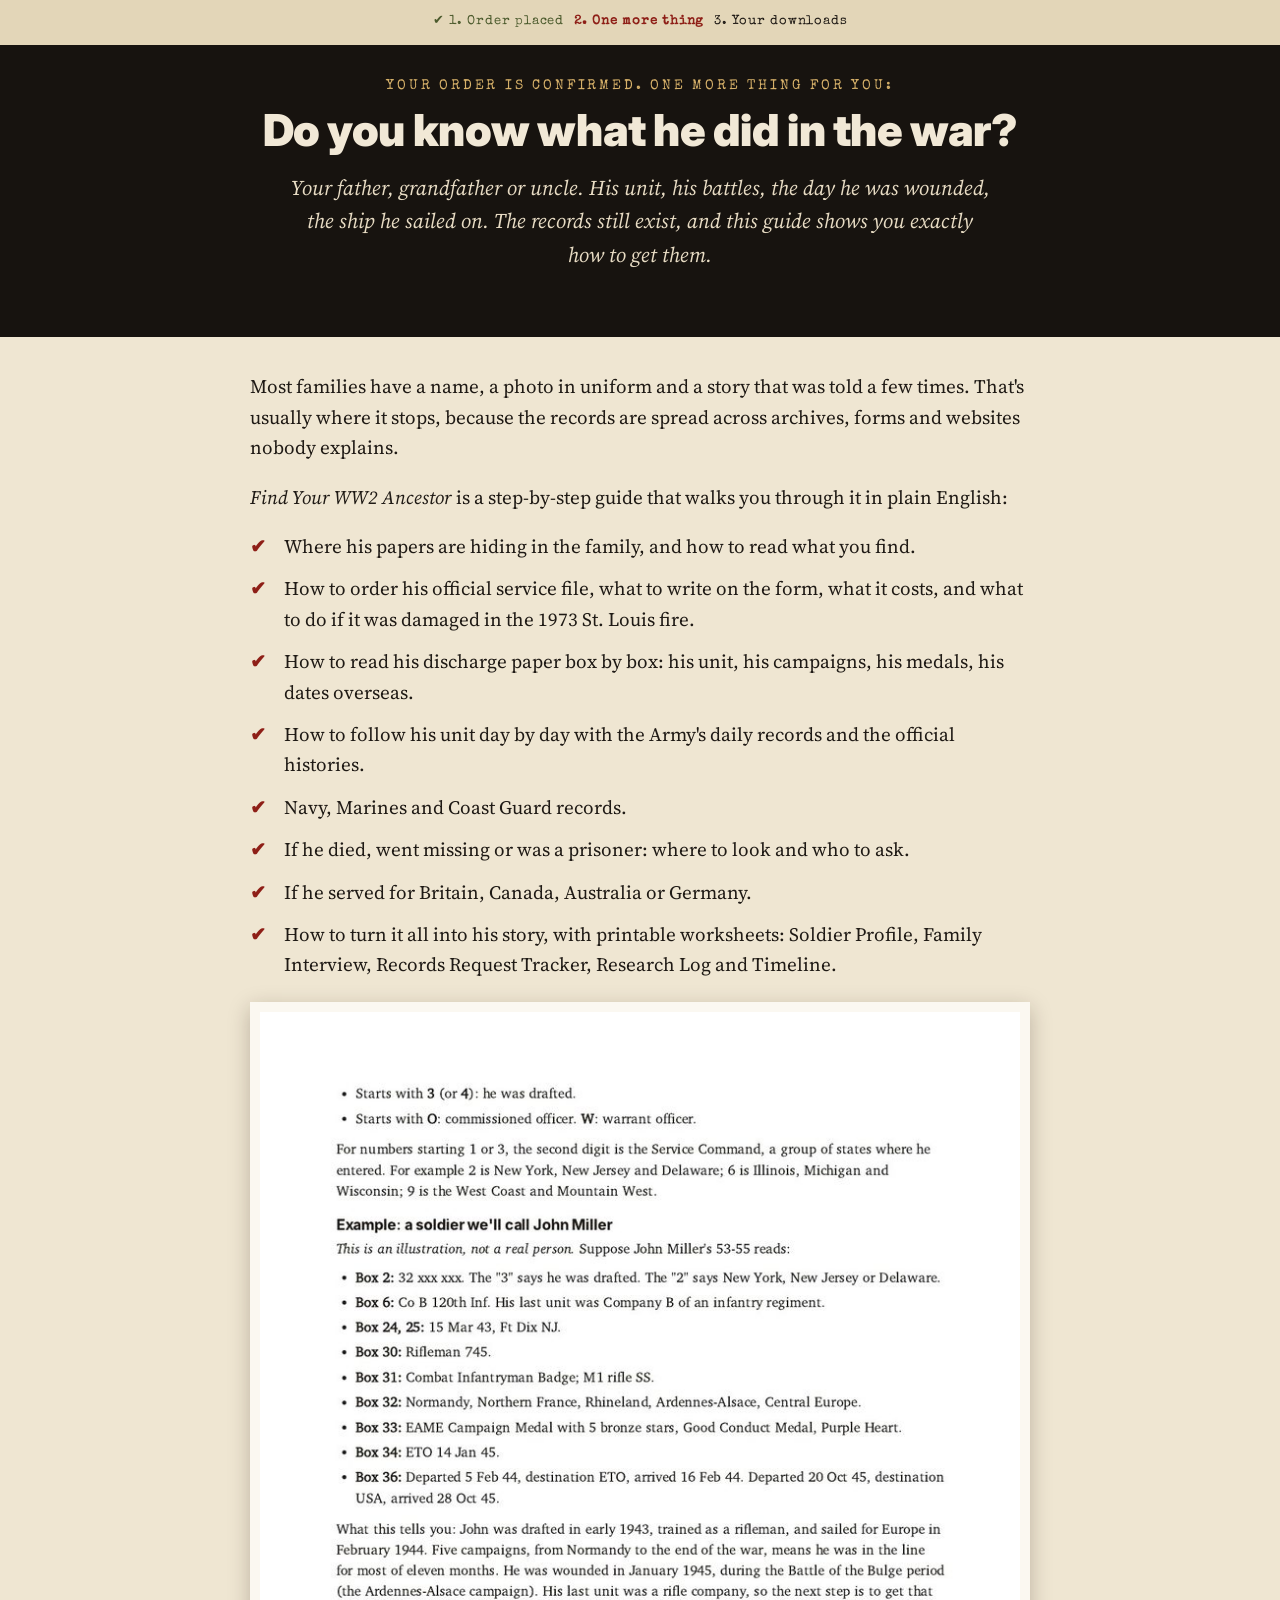
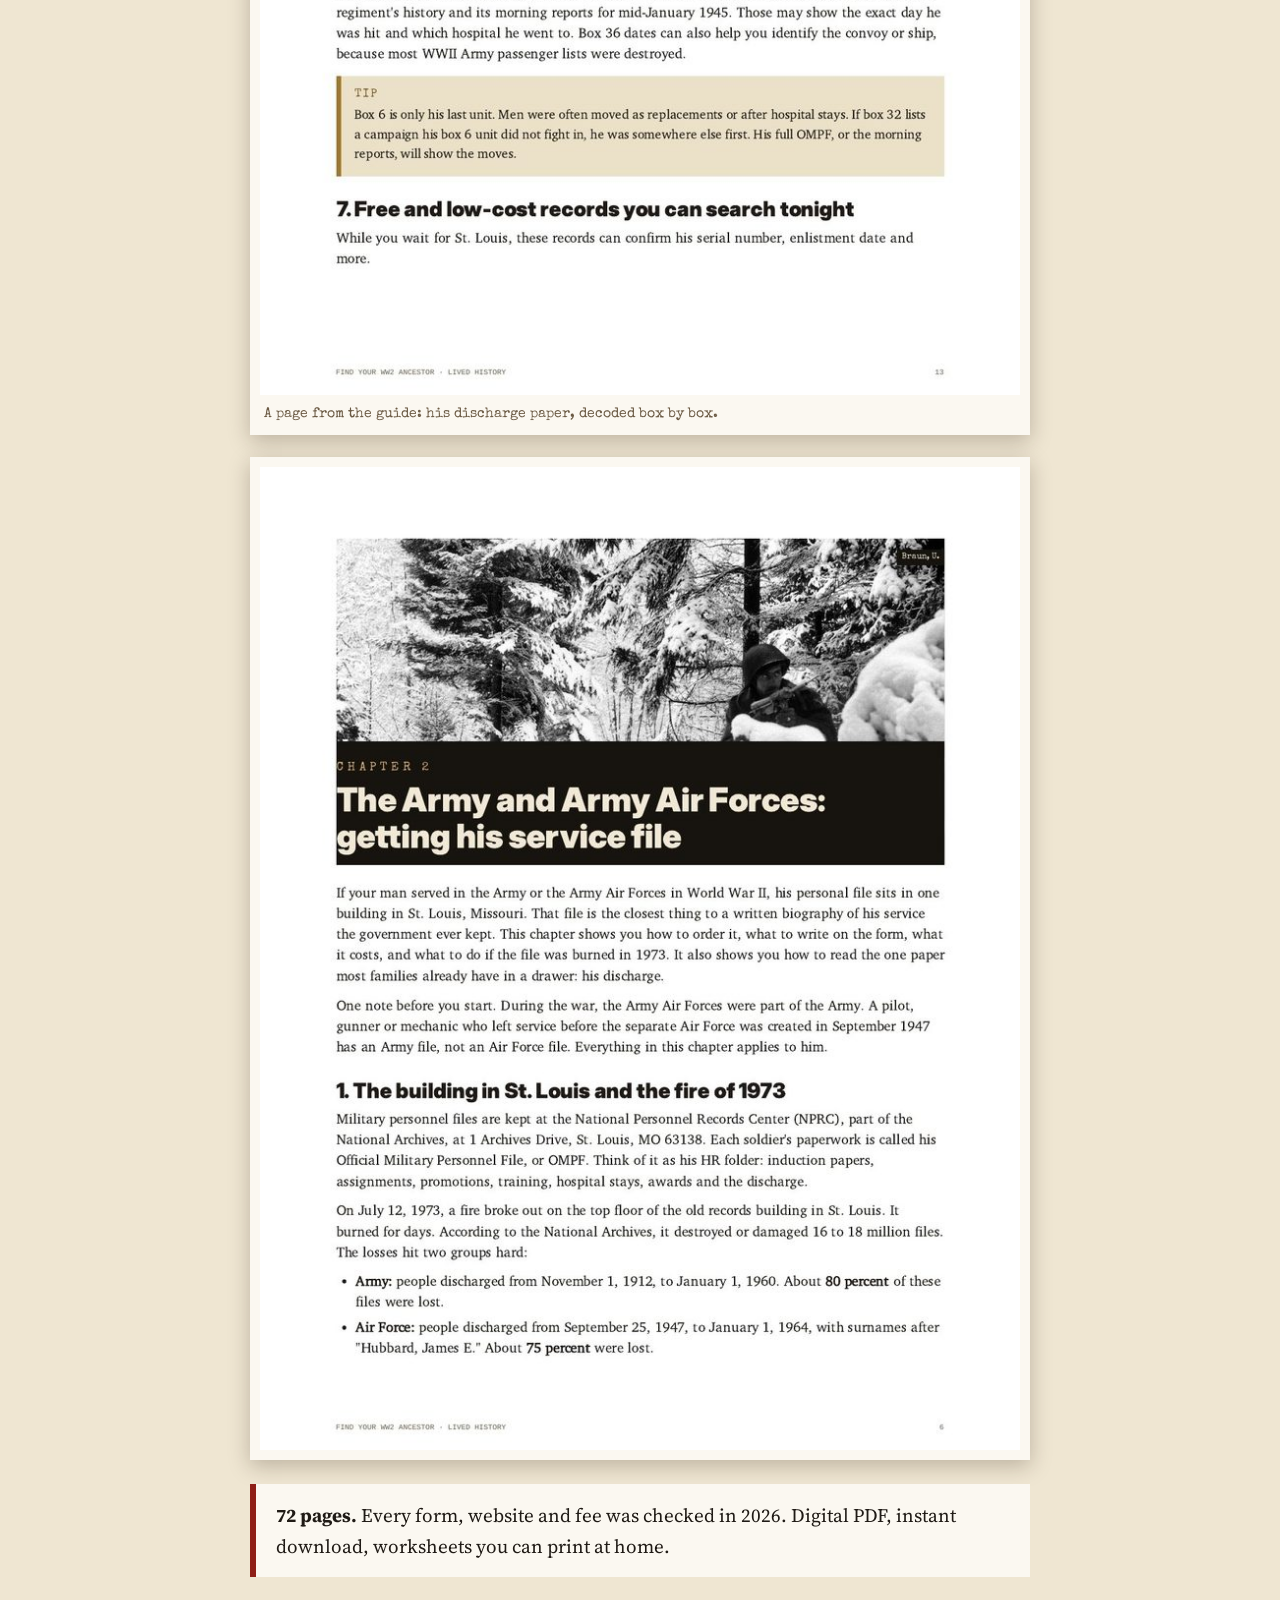
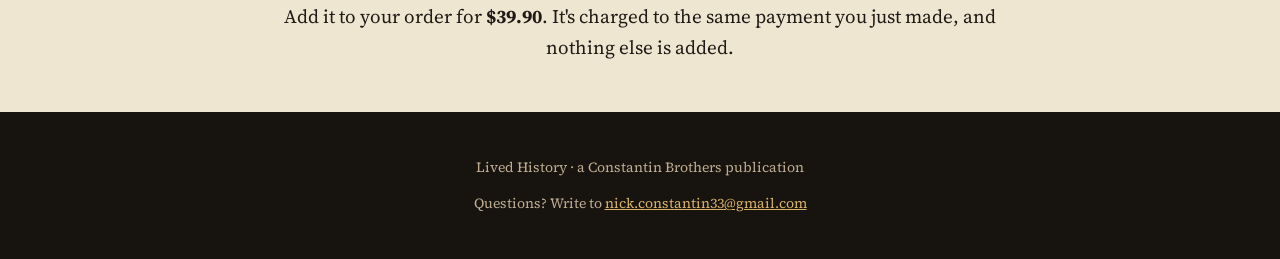
==== ancestor-guide.html @ c4c6bfc3 "Add files via upload" ====
<!doctype html>
<html lang="en">
<head>
<meta charset="utf-8">
<meta name="viewport" content="width=device-width,initial-scale=1">
<title>One more thing for you | Lived History</title>
<meta name="robots" content="noindex">
<link rel="preconnect" href="https://fonts.googleapis.com"><link rel="preconnect" href="https://fonts.gstatic.com" crossorigin>
<link href="https://fonts.googleapis.com/css2?family=Inter:wght@800;900&family=Source+Serif+4:ital,wght@0,400;0,700;1,400&family=Special+Elite&display=swap" rel="stylesheet">
<link rel="stylesheet" href="style.css">
</head>
<body>
<div class="steps"><span class="done">✔ 1. Order placed</span><span class="now">2. One more thing</span><span>3. Your downloads</span></div>
<header class="hero">
  <div class="wrap">
    <div class="kicker">YOUR ORDER IS CONFIRMED. ONE MORE THING FOR YOU:</div>
    <h1>Do you know what he did in the war?</h1>
    <p class="sub">Your father, grandfather or uncle. His unit, his battles, the day he was wounded, the ship he sailed on. The records still exist, and this guide shows you exactly how to get them.</p>
  </div>
</header>

<main class="wrap">
  <p style="margin-top:34px">Most families have a name, a photo in uniform and a story that was told a few times. That's usually where it stops, because the records are spread across archives, forms and websites nobody explains.</p>
  <p><i>Find Your WW2 Ancestor</i> is a step-by-step guide that walks you through it in plain English:</p>
  <ul class="list">
    <li>Where his papers are hiding in the family, and how to read what you find.</li>
    <li>How to order his official service file, what to write on the form, what it costs, and what to do if it was damaged in the 1973 St. Louis fire.</li>
    <li>How to read his discharge paper box by box: his unit, his campaigns, his medals, his dates overseas.</li>
    <li>How to follow his unit day by day with the Army's daily records and the official histories.</li>
    <li>Navy, Marines and Coast Guard records.</li>
    <li>If he died, went missing or was a prisoner: where to look and who to ask.</li>
    <li>If he served for Britain, Canada, Australia or Germany.</li>
    <li>How to turn it all into his story, with printable worksheets: Soldier Profile, Family Interview, Records Request Tracker, Research Log and Timeline.</li>
  </ul>
  <div class="shot"><img src="img/guide-decoder.jpg" alt="Page from the guide: reading a discharge paper box by box" loading="lazy" width="1400" height="1082"><p>A page from the guide: his discharge paper, decoded box by box.</p></div>
  <div class="shot"><img src="img/guide-chapter.jpg" alt="A chapter opener from the guide" loading="lazy" width="1400" height="1082"></div>

  <div class="box"><b>72 pages.</b> Every form, website and fee was checked in 2026. Digital PDF, instant download, worksheets you can print at home.</div>

  <div class="center">
    <p>Add it to your order for <b>$39.90</b>. It's charged to the same payment you just made, and nothing else is added.</p>
  </div>
  <div id="hotmart-sales-funnel"></div>
</main>

<footer>
  <div class="wrap">
    <p>Lived History · a Constantin Brothers publication</p>
    <p>Questions? Write to <a href="mailto:nick.constantin33@gmail.com">nick.constantin33@gmail.com</a></p>
  </div>
</footer>
<script src="https://checkout.hotmart.com/lib/hotmart-checkout-elements.js"></script>
<script>checkoutElements.init('salesFunnel').mount('#hotmart-sales-funnel');</script>
</body>
</html>
---- style.css ----
*{box-sizing:border-box}
body{margin:0;background:#efe6d2;color:#1f1a15;font-family:'Source Serif 4',Georgia,serif;font-size:19px;line-height:1.6}
img{max-width:100%;height:auto;display:block}
a{color:#8e1f17}
.wrap{max-width:820px;margin:0 auto;padding:0 20px}
.top{background:#17130f;color:#f1e8d6;padding:14px 0;text-align:center;font-family:'Special Elite',monospace;letter-spacing:.2em;font-size:13px;color:#d8b26a}
header.hero{background:#17130f;color:#f1e8d6;padding:30px 0 40px;text-align:center}
.kicker{font-family:'Special Elite',monospace;letter-spacing:.2em;font-size:14px;color:#d8b26a;margin-bottom:10px}
h1{font-family:'Inter',sans-serif;font-weight:900;font-size:44px;line-height:1.08;margin:0 0 16px;letter-spacing:-.01em}
h2{font-family:'Inter',sans-serif;font-weight:900;font-size:30px;line-height:1.15;margin:46px 0 14px}
h3{font-family:'Inter',sans-serif;font-weight:800;font-size:22px;margin:0 0 6px}
.sub{font-size:21px;font-style:italic;color:#e8dcc4;max-width:700px;margin:0 auto 26px}
header.hero img{margin:0 auto;border-radius:4px}
.btn{display:inline-block;background:#9e2418;color:#fff;text-decoration:none;font-family:'Inter',sans-serif;font-weight:800;font-size:22px;padding:18px 34px;border-radius:6px;margin:22px 0 6px;box-shadow:0 4px 0 #6b170f}
.btn:hover{background:#b02a1c}
.small{font-size:15px;color:#6b5a44}
header.hero .small{color:#bfae92}
.list{padding-left:0;list-style:none}
.list li{padding-left:34px;position:relative;margin-bottom:12px}
.list li:before{content:"✔";position:absolute;left:0;top:0;color:#8e1f17;font-weight:700}
.shot{background:#fbf8f1;padding:10px;margin:22px 0;box-shadow:0 6px 20px rgba(40,25,10,.25)}
.shot p{font-size:14px;color:#6b5a44;margin:8px 4px 0;font-family:'Special Elite',monospace}
.chapters{columns:2;column-gap:30px;font-size:17px}
.chapters li{margin-bottom:6px}
.box{background:#fbf8f1;border-left:6px solid #8e1f17;padding:16px 20px;margin:24px 0}
.price{font-family:'Inter',sans-serif;font-weight:900;font-size:46px;color:#1f1a15;margin:6px 0}
.center{text-align:center}
.faq b{display:block;margin-top:18px}
.addons{display:flex;gap:20px;flex-wrap:wrap}
.addons div{flex:1 1 300px;background:#fbf8f1;padding:14px}
footer{background:#17130f;color:#bfae92;font-size:14px;padding:30px 0;margin-top:50px;text-align:center}
footer a{color:#d8b26a}
.steps{display:flex;justify-content:center;gap:10px;font-family:'Special Elite',monospace;font-size:13px;letter-spacing:.06em;padding:12px 0;background:#e3d6b8;flex-wrap:wrap}
.steps .done{color:#4b5a2c}.steps .now{color:#8e1f17;font-weight:700}
#hotmart-sales-funnel iframe{width:100%;min-height:470px}
@media(max-width:600px){h1{font-size:32px}h2{font-size:25px}.chapters{columns:1}.btn{font-size:19px;padding:16px 22px}}
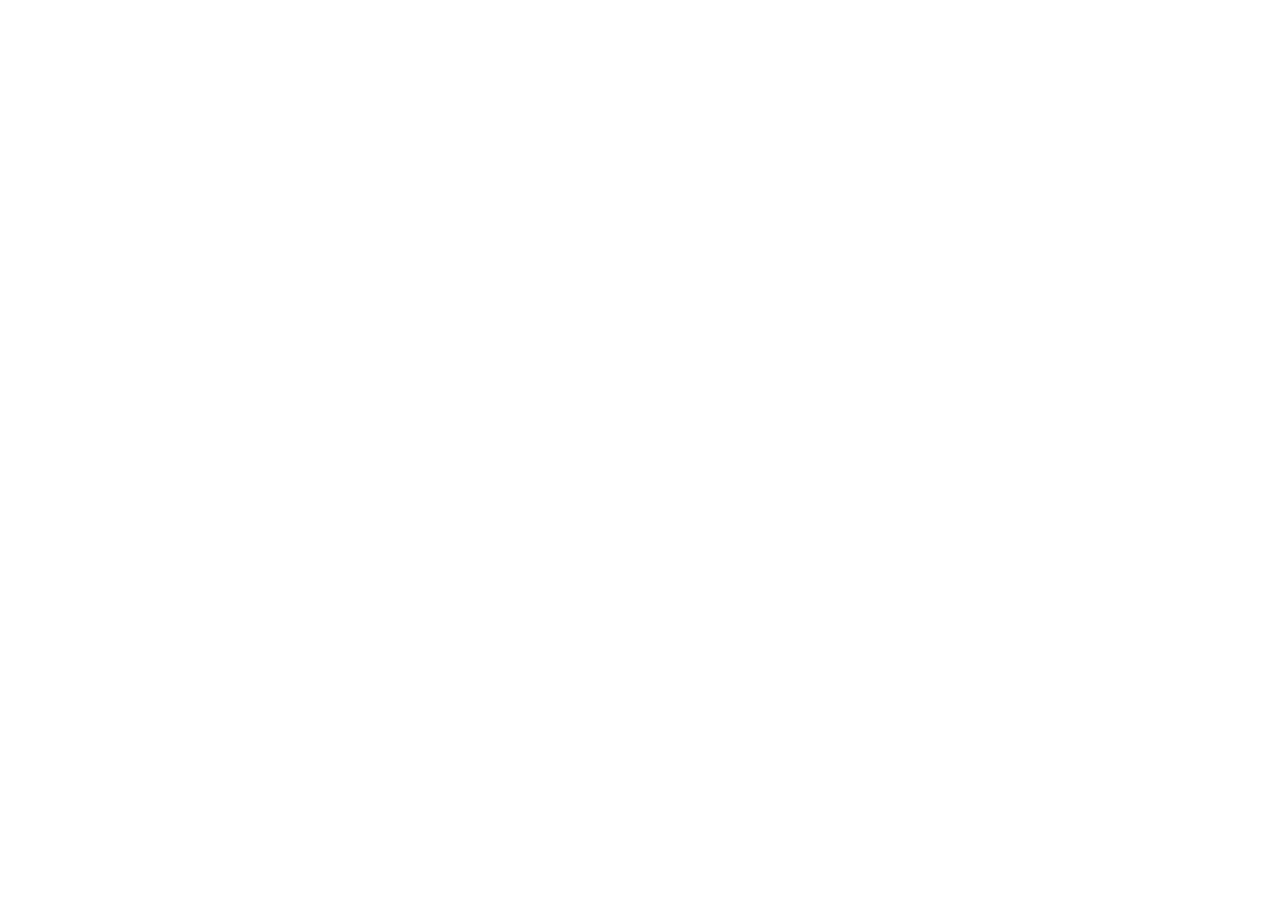
==== commit 39994b13: "Update ancestor-guide.html" ====
--- a/ancestor-guide.html
+++ b/ancestor-guide.html
@@ -1,55 +1,7 @@
 <!doctype html>
-<html lang="en">
-<head>
-<meta charset="utf-8">
-<meta name="viewport" content="width=device-width,initial-scale=1">
-<title>One more thing for you | Lived History</title>
-<meta name="robots" content="noindex">
-<link rel="preconnect" href="https://fonts.googleapis.com"><link rel="preconnect" href="https://fonts.gstatic.com" crossorigin>
-<link href="https://fonts.googleapis.com/css2?family=Inter:wght@800;900&family=Source+Serif+4:ital,wght@0,400;0,700;1,400&family=Special+Elite&display=swap" rel="stylesheet">
-<link rel="stylesheet" href="style.css">
-</head>
-<body>
-<div class="steps"><span class="done">✔ 1. Order placed</span><span class="now">2. One more thing</span><span>3. Your downloads</span></div>
-<header class="hero">
-  <div class="wrap">
-    <div class="kicker">YOUR ORDER IS CONFIRMED. ONE MORE THING FOR YOU:</div>
-    <h1>Do you know what he did in the war?</h1>
-    <p class="sub">Your father, grandfather or uncle. His unit, his battles, the day he was wounded, the ship he sailed on. The records still exist, and this guide shows you exactly how to get them.</p>
-  </div>
-</header>
-
-<main class="wrap">
-  <p style="margin-top:34px">Most families have a name, a photo in uniform and a story that was told a few times. That's usually where it stops, because the records are spread across archives, forms and websites nobody explains.</p>
-  <p><i>Find Your WW2 Ancestor</i> is a step-by-step guide that walks you through it in plain English:</p>
-  <ul class="list">
-    <li>Where his papers are hiding in the family, and how to read what you find.</li>
-    <li>How to order his official service file, what to write on the form, what it costs, and what to do if it was damaged in the 1973 St. Louis fire.</li>
-    <li>How to read his discharge paper box by box: his unit, his campaigns, his medals, his dates overseas.</li>
-    <li>How to follow his unit day by day with the Army's daily records and the official histories.</li>
-    <li>Navy, Marines and Coast Guard records.</li>
-    <li>If he died, went missing or was a prisoner: where to look and who to ask.</li>
-    <li>If he served for Britain, Canada, Australia or Germany.</li>
-    <li>How to turn it all into his story, with printable worksheets: Soldier Profile, Family Interview, Records Request Tracker, Research Log and Timeline.</li>
-  </ul>
-  <div class="shot"><img src="img/guide-decoder.jpg" alt="Page from the guide: reading a discharge paper box by box" loading="lazy" width="1400" height="1082"><p>A page from the guide: his discharge paper, decoded box by box.</p></div>
-  <div class="shot"><img src="img/guide-chapter.jpg" alt="A chapter opener from the guide" loading="lazy" width="1400" height="1082"></div>
-
-  <div class="box"><b>72 pages.</b> Every form, website and fee was checked in 2026. Digital PDF, instant download, worksheets you can print at home.</div>
-
-  <div class="center">
-    <p>Add it to your order for <b>$39.90</b>. It's charged to the same payment you just made, and nothing else is added.</p>
-  </div>
-  <div id="hotmart-sales-funnel"></div>
-</main>
-
-<footer>
-  <div class="wrap">
-    <p>Lived History · a Constantin Brothers publication</p>
-    <p>Questions? Write to <a href="mailto:nick.constantin33@gmail.com">nick.constantin33@gmail.com</a></p>
-  </div>
-</footer>
-<script src="https://checkout.hotmart.com/lib/hotmart-checkout-elements.js"></script>
-<script>checkoutElements.init('salesFunnel').mount('#hotmart-sales-funnel');</script>
-</body>
-</html>
+<html lang="en"><head><meta charset="utf-8">
+<title>This page has moved</title>
+<link rel="canonical" href="https://constantinbooks.com/faces/ancestor-guide">
+<meta http-equiv="refresh" content="0; url=https://constantinbooks.com/faces/ancestor-guide">
+<script>location.replace("https://constantinbooks.com/faces/ancestor-guide"+location.search+location.hash);</script>
+</head><body><p>This page has moved to <a href="https://constantinbooks.com/faces/ancestor-guide">https://constantinbooks.com/faces/ancestor-guide</a>.</p></body></html>
